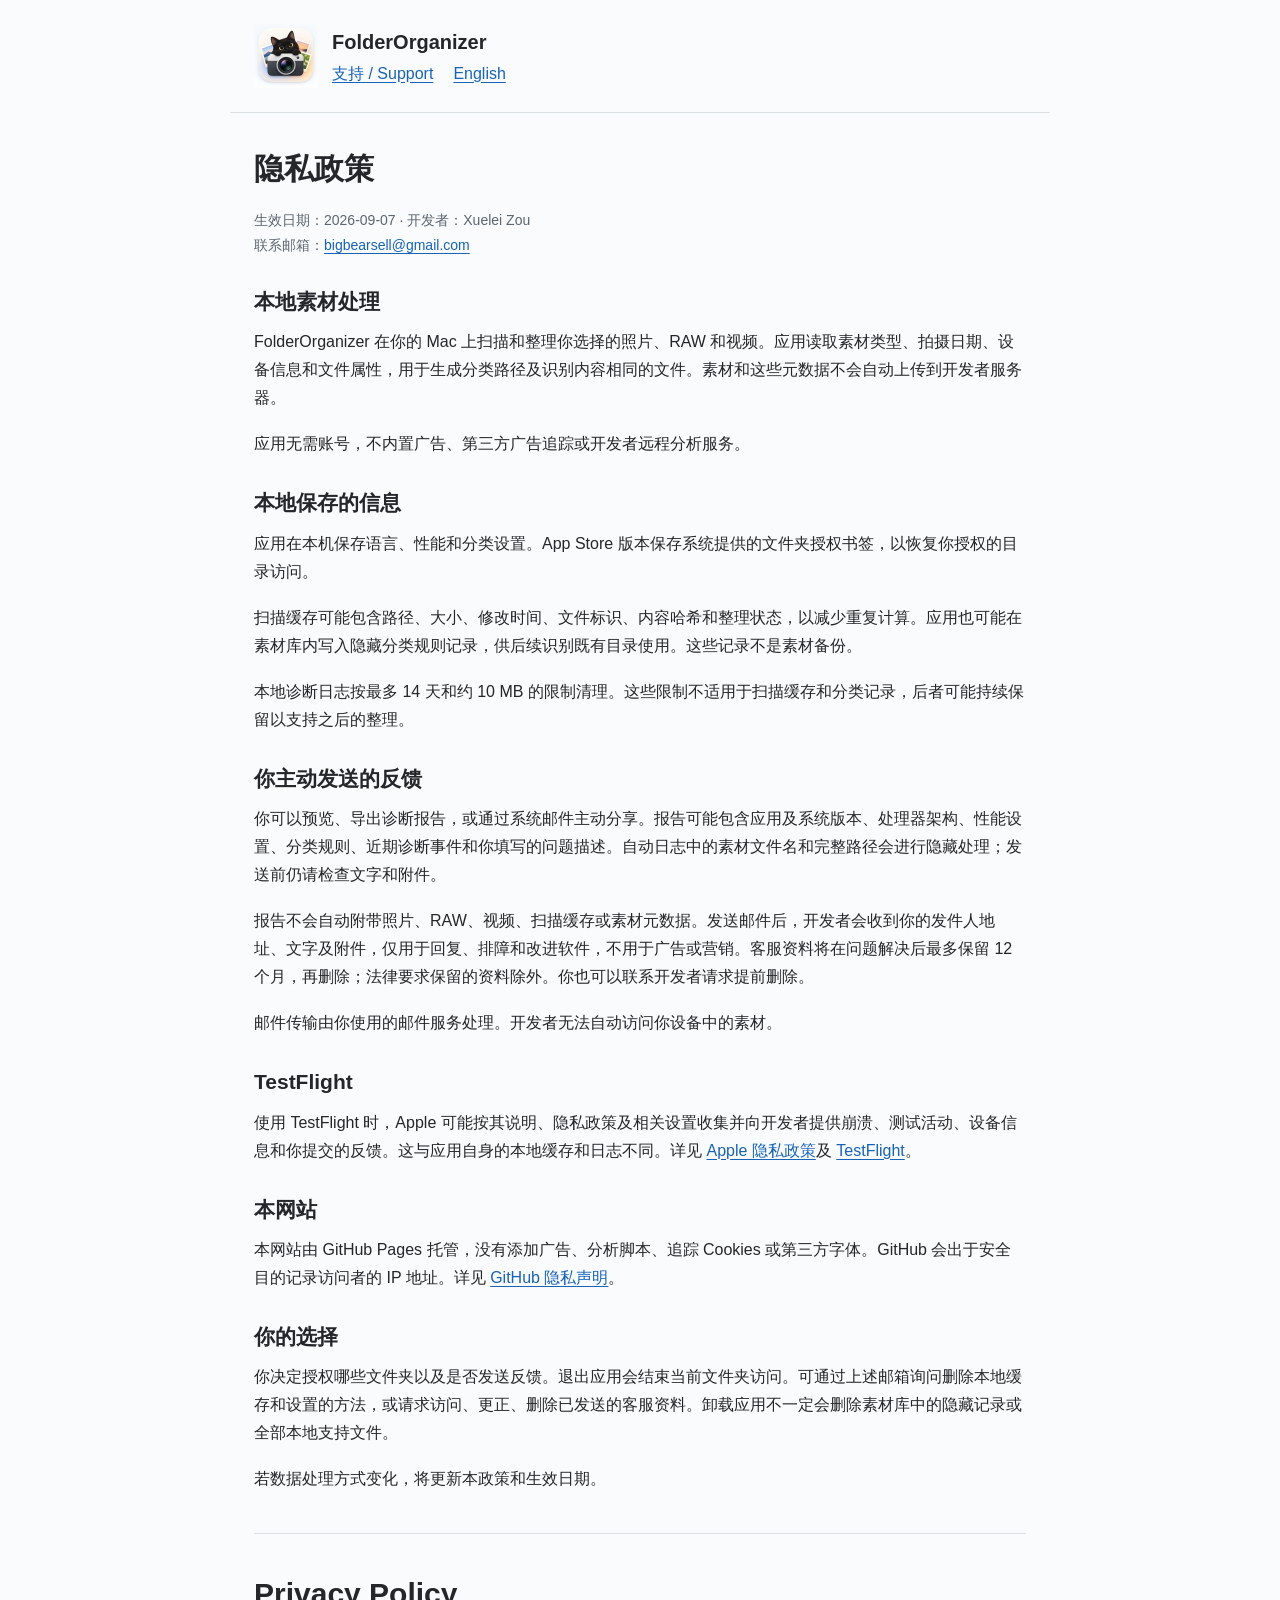
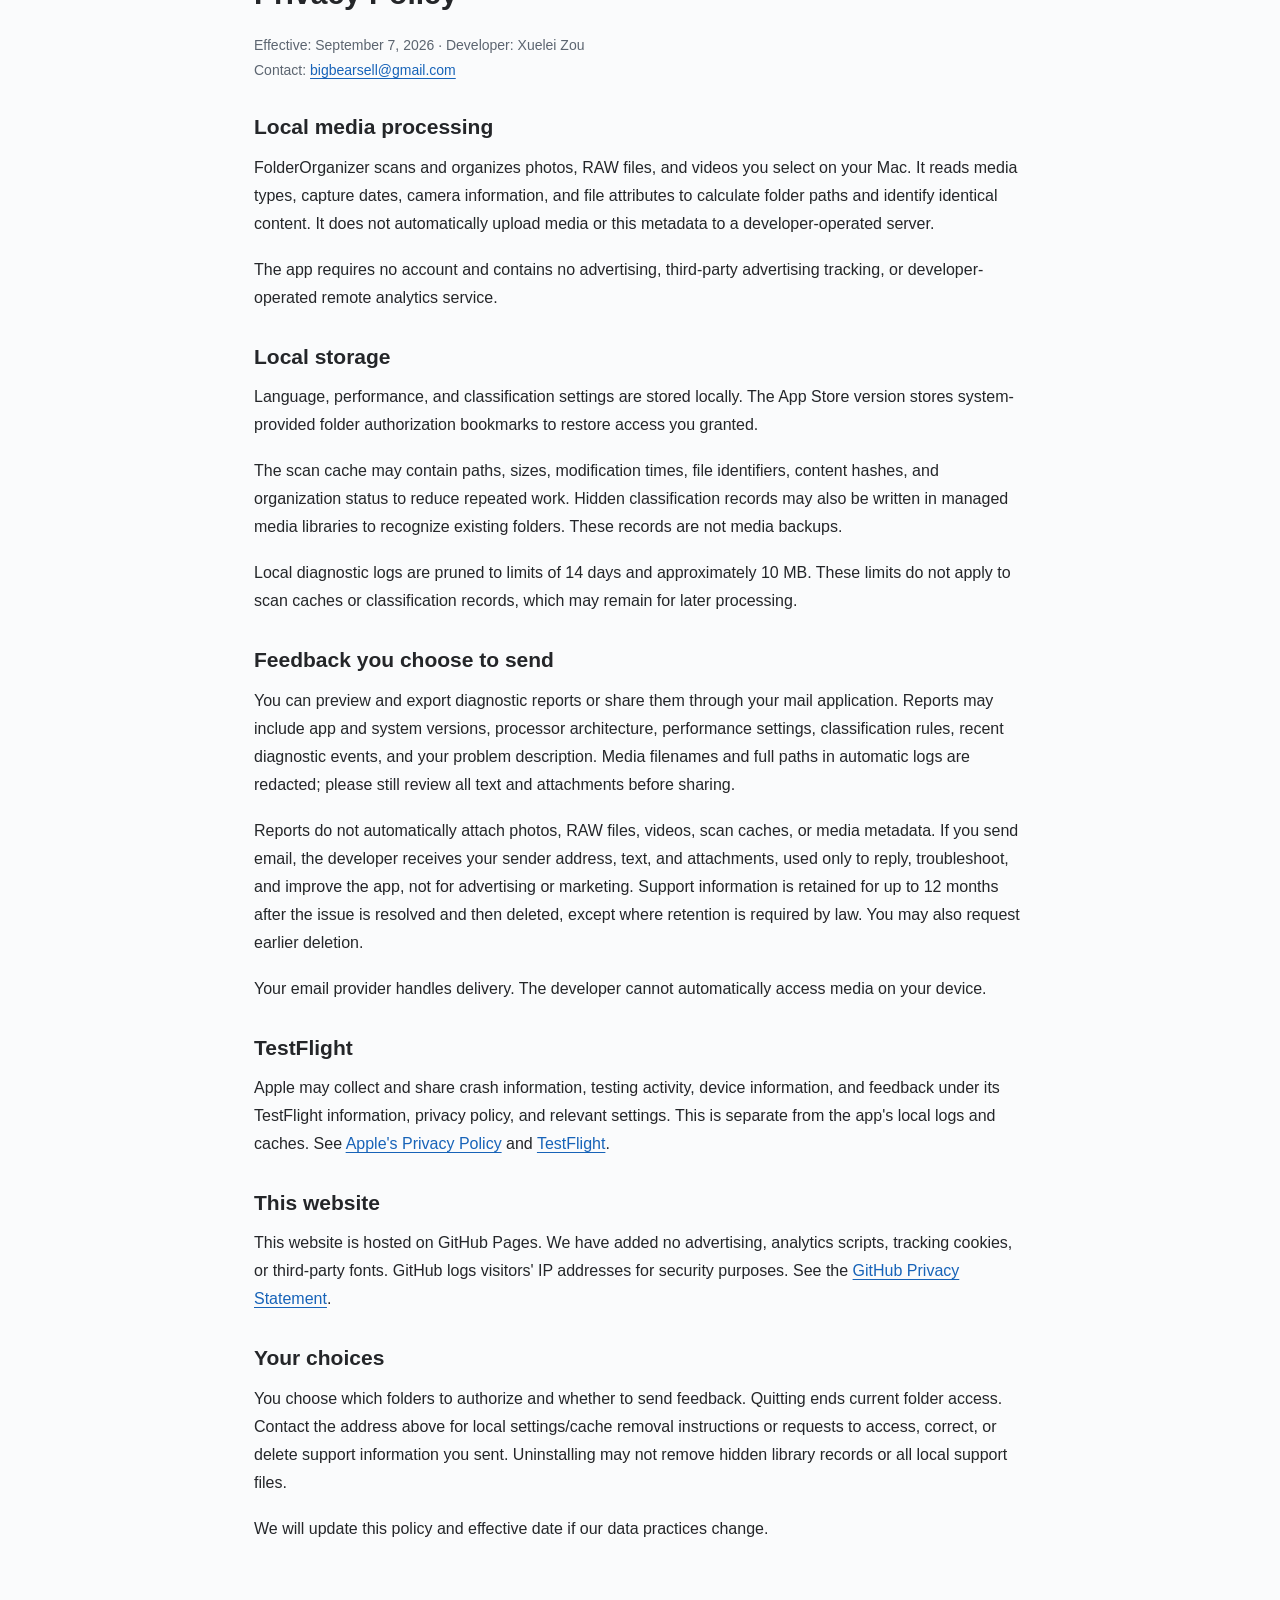
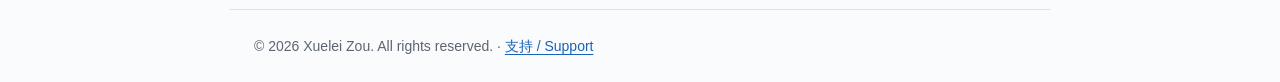
==== privacy.html @ 16b0ffa3 "Publish bilingual support and privacy policy" ====
<!doctype html>
<html lang="zh-Hans">
<head><meta charset="utf-8"><meta name="viewport" content="width=device-width, initial-scale=1"><title>FolderOrganizer · 隐私政策 / Privacy Policy</title><meta name="description" content="FolderOrganizer privacy policy: local media processing, diagnostics and optional feedback."><link rel="stylesheet" href="style.css"><link rel="icon" href="icon.png"></head>
<body><header><img src="icon.png" alt="" width="64" height="64"><div><strong>FolderOrganizer</strong><nav aria-label="页面导航"><a href="index.html">支持 / Support</a><a href="#english">English</a></nav></div></header>
<main><section><h1>隐私政策</h1><p class="meta">生效日期：2026-09-07 · 开发者：Xuelei Zou<br>联系邮箱：<a href="mailto:bigbearsell@gmail.com">bigbearsell@gmail.com</a></p>
<h2>本地素材处理</h2><p>FolderOrganizer 在你的 Mac 上扫描和整理你选择的照片、RAW 和视频。应用读取素材类型、拍摄日期、设备信息和文件属性，用于生成分类路径及识别内容相同的文件。素材和这些元数据不会自动上传到开发者服务器。</p>
<p>应用无需账号，不内置广告、第三方广告追踪或开发者远程分析服务。</p>
<h2>本地保存的信息</h2><p>应用在本机保存语言、性能和分类设置。App Store 版本保存系统提供的文件夹授权书签，以恢复你授权的目录访问。</p><p>扫描缓存可能包含路径、大小、修改时间、文件标识、内容哈希和整理状态，以减少重复计算。应用也可能在素材库内写入隐藏分类规则记录，供后续识别既有目录使用。这些记录不是素材备份。</p>
<p>本地诊断日志按最多 14 天和约 10 MB 的限制清理。这些限制不适用于扫描缓存和分类记录，后者可能持续保留以支持之后的整理。</p>
<h2>你主动发送的反馈</h2><p>你可以预览、导出诊断报告，或通过系统邮件主动分享。报告可能包含应用及系统版本、处理器架构、性能设置、分类规则、近期诊断事件和你填写的问题描述。自动日志中的素材文件名和完整路径会进行隐藏处理；发送前仍请检查文字和附件。</p>
<p>报告不会自动附带照片、RAW、视频、扫描缓存或素材元数据。发送邮件后，开发者会收到你的发件人地址、文字及附件，仅用于回复、排障和改进软件，不用于广告或营销。客服资料将在问题解决后最多保留 12 个月，再删除；法律要求保留的资料除外。你也可以联系开发者请求提前删除。</p>
<p>邮件传输由你使用的邮件服务处理。开发者无法自动访问你设备中的素材。</p>
<h2>TestFlight</h2><p>使用 TestFlight 时，Apple 可能按其说明、隐私政策及相关设置收集并向开发者提供崩溃、测试活动、设备信息和你提交的反馈。这与应用自身的本地缓存和日志不同。详见 <a href="https://www.apple.com/legal/privacy/">Apple 隐私政策</a>及 <a href="https://testflight.apple.com/">TestFlight</a>。</p>
<h2>本网站</h2><p>本网站由 GitHub Pages 托管，没有添加广告、分析脚本、追踪 Cookies 或第三方字体。GitHub 会出于安全目的记录访问者的 IP 地址。详见 <a href="https://docs.github.com/en/site-policy/privacy-policies/github-general-privacy-statement">GitHub 隐私声明</a>。</p>
<h2>你的选择</h2><p>你决定授权哪些文件夹以及是否发送反馈。退出应用会结束当前文件夹访问。可通过上述邮箱询问删除本地缓存和设置的方法，或请求访问、更正、删除已发送的客服资料。卸载应用不一定会删除素材库中的隐藏记录或全部本地支持文件。</p>
<p>若数据处理方式变化，将更新本政策和生效日期。</p></section>
<section id="english" lang="en"><h1>Privacy Policy</h1><p class="meta">Effective: September 7, 2026 · Developer: Xuelei Zou<br>Contact: <a href="mailto:bigbearsell@gmail.com">bigbearsell@gmail.com</a></p>
<h2>Local media processing</h2><p>FolderOrganizer scans and organizes photos, RAW files, and videos you select on your Mac. It reads media types, capture dates, camera information, and file attributes to calculate folder paths and identify identical content. It does not automatically upload media or this metadata to a developer-operated server.</p><p>The app requires no account and contains no advertising, third-party advertising tracking, or developer-operated remote analytics service.</p>
<h2>Local storage</h2><p>Language, performance, and classification settings are stored locally. The App Store version stores system-provided folder authorization bookmarks to restore access you granted.</p><p>The scan cache may contain paths, sizes, modification times, file identifiers, content hashes, and organization status to reduce repeated work. Hidden classification records may also be written in managed media libraries to recognize existing folders. These records are not media backups.</p><p>Local diagnostic logs are pruned to limits of 14 days and approximately 10 MB. These limits do not apply to scan caches or classification records, which may remain for later processing.</p>
<h2>Feedback you choose to send</h2><p>You can preview and export diagnostic reports or share them through your mail application. Reports may include app and system versions, processor architecture, performance settings, classification rules, recent diagnostic events, and your problem description. Media filenames and full paths in automatic logs are redacted; please still review all text and attachments before sharing.</p><p>Reports do not automatically attach photos, RAW files, videos, scan caches, or media metadata. If you send email, the developer receives your sender address, text, and attachments, used only to reply, troubleshoot, and improve the app, not for advertising or marketing. Support information is retained for up to 12 months after the issue is resolved and then deleted, except where retention is required by law. You may also request earlier deletion.</p><p>Your email provider handles delivery. The developer cannot automatically access media on your device.</p>
<h2>TestFlight</h2><p>Apple may collect and share crash information, testing activity, device information, and feedback under its TestFlight information, privacy policy, and relevant settings. This is separate from the app's local logs and caches. See <a href="https://www.apple.com/legal/privacy/">Apple's Privacy Policy</a> and <a href="https://testflight.apple.com/">TestFlight</a>.</p>
<h2>This website</h2><p>This website is hosted on GitHub Pages. We have added no advertising, analytics scripts, tracking cookies, or third-party fonts. GitHub logs visitors' IP addresses for security purposes. See the <a href="https://docs.github.com/en/site-policy/privacy-policies/github-general-privacy-statement">GitHub Privacy Statement</a>.</p>
<h2>Your choices</h2><p>You choose which folders to authorize and whether to send feedback. Quitting ends current folder access. Contact the address above for local settings/cache removal instructions or requests to access, correct, or delete support information you sent. Uninstalling may not remove hidden library records or all local support files.</p><p>We will update this policy and effective date if our data practices change.</p></section></main>
<footer>© 2026 Xuelei Zou. All rights reserved. · <a href="index.html">支持 / Support</a></footer></body></html>
---- style.css ----
:root { color-scheme: light dark; font-family: -apple-system, BlinkMacSystemFont, "Segoe UI", sans-serif; color: #242629; background: #fafbfc; line-height: 1.75; }
* { box-sizing: border-box; }
body { margin: 0; }
a { color: #1763b8; text-underline-offset: 3px; overflow-wrap: anywhere; }
a:hover { color: #10497f; }
header, main, footer { width: min(820px, 100%); margin: 0 auto; padding: 24px; }
header { display: flex; align-items: center; gap: 14px; border-bottom: 1px solid #dbe0e5; }
header img { width: 64px; height: 64px; flex: none; }
header strong { font-size: 20px; }
nav { display: flex; gap: 20px; flex-wrap: wrap; }
h1 { font-size: 30px; line-height: 1.3; margin: 12px 0 20px; }
h2 { font-size: 21px; line-height: 1.4; margin: 30px 0 12px; }
h3 { font-size: 17px; margin-bottom: 6px; }
p { margin: 10px 0 18px; }
.meta, footer { font-size: 14px; color: #5c6570; }
section + section { border-top: 1px solid #dbe0e5; margin-top: 40px; padding-top: 28px; }
footer { border-top: 1px solid #dbe0e5; margin-top: 24px; }
@media (max-width: 480px) { header, main, footer { padding: 20px; } h1 { font-size: 26px; } header strong { font-size: 18px; } }
@media (prefers-color-scheme: dark) { :root { color: #eceeef; background: #171819; } a { color: #8dc5ff; } a:hover { color: #bcddff; } .meta, footer { color: #b5bbc2; } header, footer, section + section { border-color: #383b40; } }
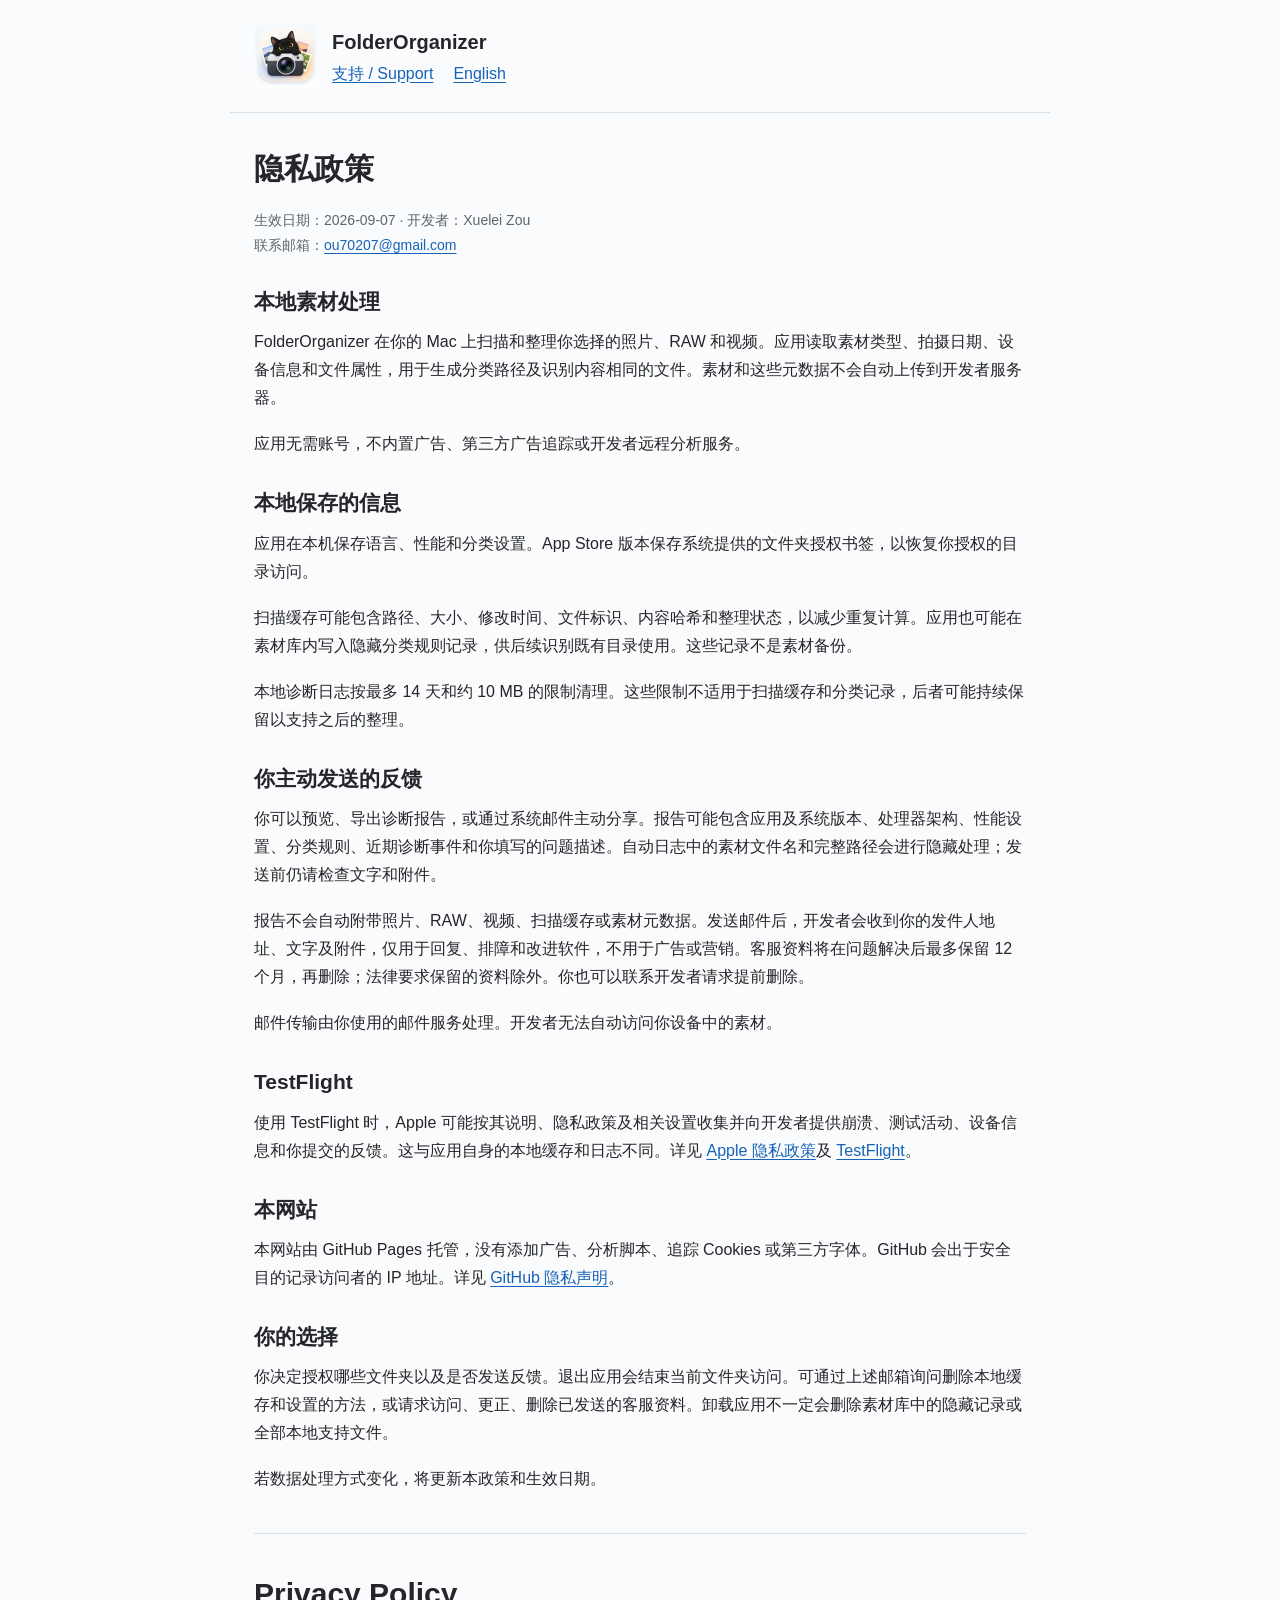
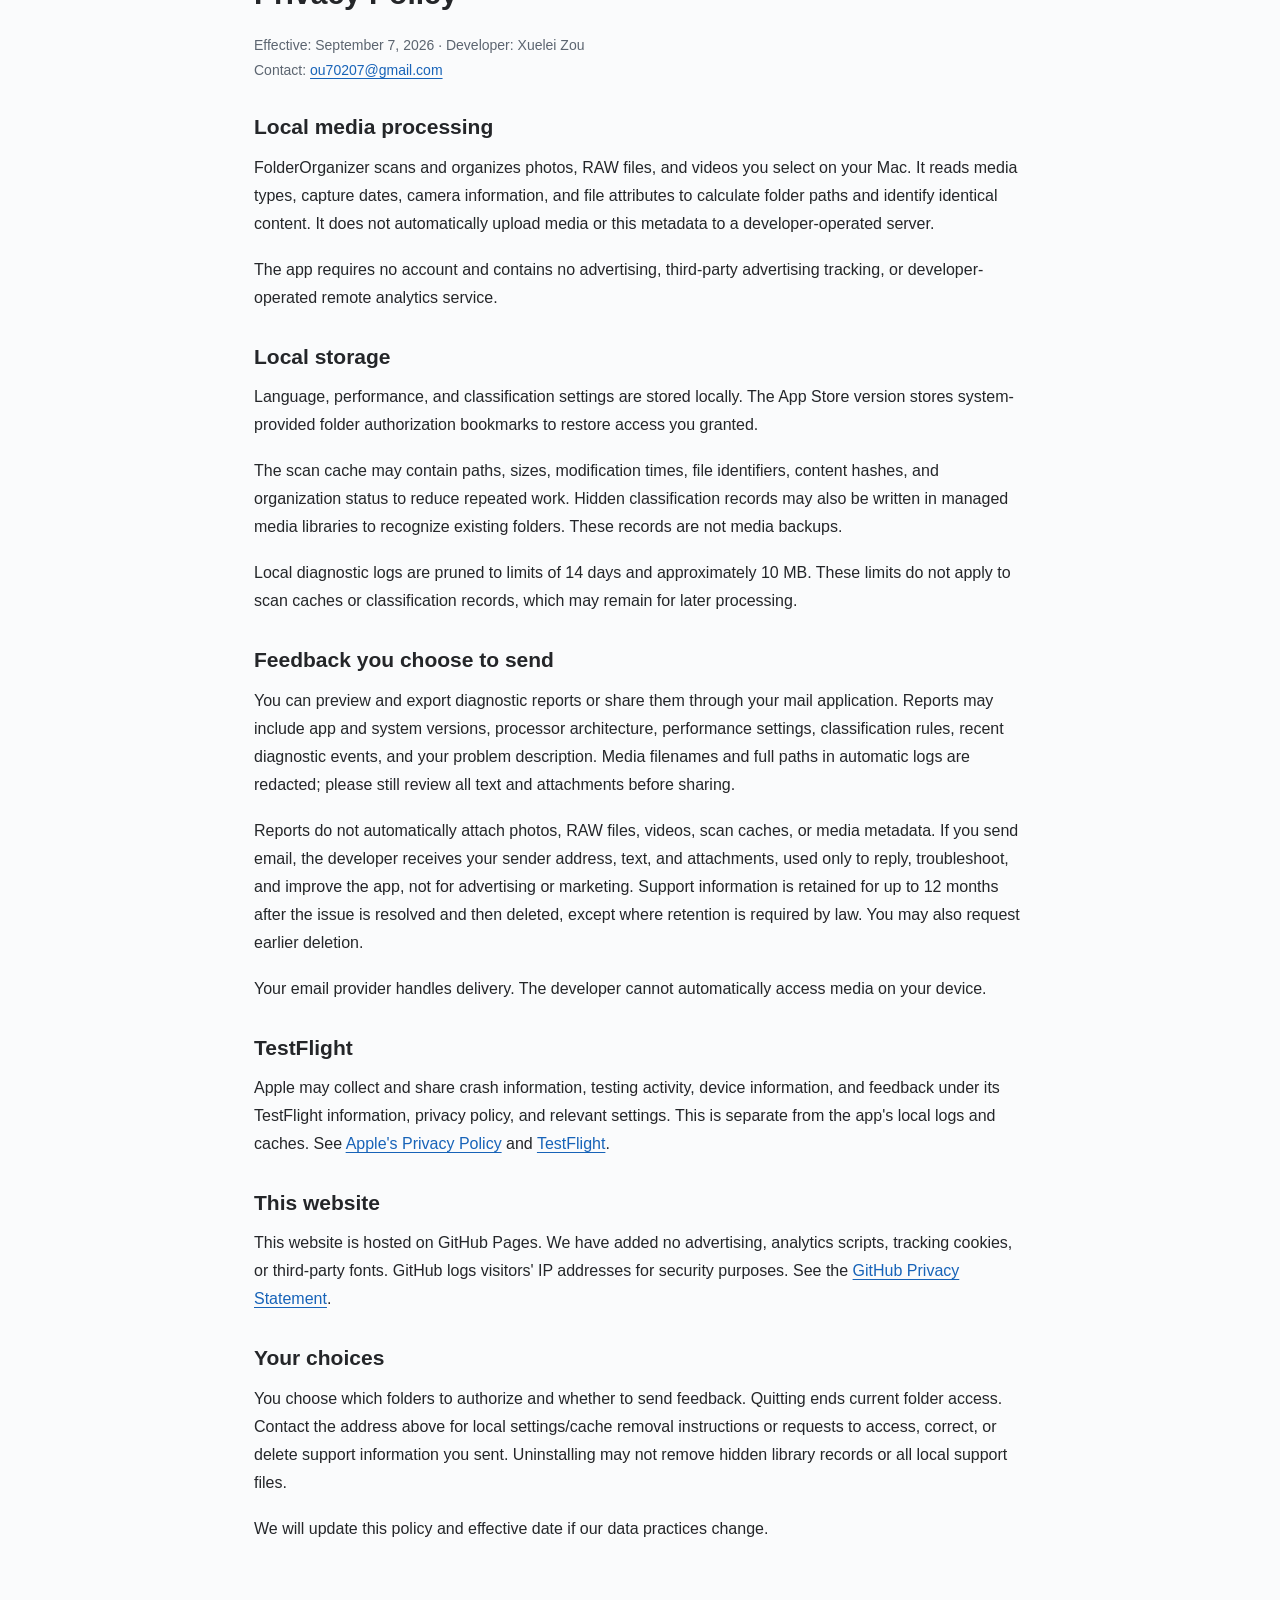
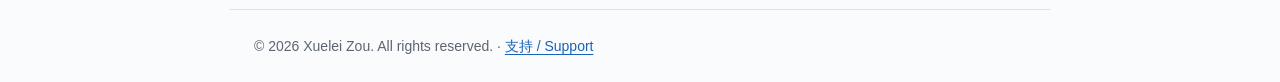
==== commit 00692fc4: "Use dedicated project support email" ====
--- a/privacy.html
+++ b/privacy.html
@@ -2,7 +2,7 @@
 <html lang="zh-Hans">
 <head><meta charset="utf-8"><meta name="viewport" content="width=device-width, initial-scale=1"><title>FolderOrganizer · 隐私政策 / Privacy Policy</title><meta name="description" content="FolderOrganizer privacy policy: local media processing, diagnostics and optional feedback."><link rel="stylesheet" href="style.css"><link rel="icon" href="icon.png"></head>
 <body><header><img src="icon.png" alt="" width="64" height="64"><div><strong>FolderOrganizer</strong><nav aria-label="页面导航"><a href="index.html">支持 / Support</a><a href="#english">English</a></nav></div></header>
-<main><section><h1>隐私政策</h1><p class="meta">生效日期：2026-09-07 · 开发者：Xuelei Zou<br>联系邮箱：<a href="mailto:bigbearsell@gmail.com">bigbearsell@gmail.com</a></p>
+<main><section><h1>隐私政策</h1><p class="meta">生效日期：2026-09-07 · 开发者：Xuelei Zou<br>联系邮箱：<a href="mailto:ou70207@gmail.com">ou70207@gmail.com</a></p>
 <h2>本地素材处理</h2><p>FolderOrganizer 在你的 Mac 上扫描和整理你选择的照片、RAW 和视频。应用读取素材类型、拍摄日期、设备信息和文件属性，用于生成分类路径及识别内容相同的文件。素材和这些元数据不会自动上传到开发者服务器。</p>
 <p>应用无需账号，不内置广告、第三方广告追踪或开发者远程分析服务。</p>
 <h2>本地保存的信息</h2><p>应用在本机保存语言、性能和分类设置。App Store 版本保存系统提供的文件夹授权书签，以恢复你授权的目录访问。</p><p>扫描缓存可能包含路径、大小、修改时间、文件标识、内容哈希和整理状态，以减少重复计算。应用也可能在素材库内写入隐藏分类规则记录，供后续识别既有目录使用。这些记录不是素材备份。</p>
@@ -14,7 +14,7 @@
 <h2>本网站</h2><p>本网站由 GitHub Pages 托管，没有添加广告、分析脚本、追踪 Cookies 或第三方字体。GitHub 会出于安全目的记录访问者的 IP 地址。详见 <a href="https://docs.github.com/en/site-policy/privacy-policies/github-general-privacy-statement">GitHub 隐私声明</a>。</p>
 <h2>你的选择</h2><p>你决定授权哪些文件夹以及是否发送反馈。退出应用会结束当前文件夹访问。可通过上述邮箱询问删除本地缓存和设置的方法，或请求访问、更正、删除已发送的客服资料。卸载应用不一定会删除素材库中的隐藏记录或全部本地支持文件。</p>
 <p>若数据处理方式变化，将更新本政策和生效日期。</p></section>
-<section id="english" lang="en"><h1>Privacy Policy</h1><p class="meta">Effective: September 7, 2026 · Developer: Xuelei Zou<br>Contact: <a href="mailto:bigbearsell@gmail.com">bigbearsell@gmail.com</a></p>
+<section id="english" lang="en"><h1>Privacy Policy</h1><p class="meta">Effective: September 7, 2026 · Developer: Xuelei Zou<br>Contact: <a href="mailto:ou70207@gmail.com">ou70207@gmail.com</a></p>
 <h2>Local media processing</h2><p>FolderOrganizer scans and organizes photos, RAW files, and videos you select on your Mac. It reads media types, capture dates, camera information, and file attributes to calculate folder paths and identify identical content. It does not automatically upload media or this metadata to a developer-operated server.</p><p>The app requires no account and contains no advertising, third-party advertising tracking, or developer-operated remote analytics service.</p>
 <h2>Local storage</h2><p>Language, performance, and classification settings are stored locally. The App Store version stores system-provided folder authorization bookmarks to restore access you granted.</p><p>The scan cache may contain paths, sizes, modification times, file identifiers, content hashes, and organization status to reduce repeated work. Hidden classification records may also be written in managed media libraries to recognize existing folders. These records are not media backups.</p><p>Local diagnostic logs are pruned to limits of 14 days and approximately 10 MB. These limits do not apply to scan caches or classification records, which may remain for later processing.</p>
 <h2>Feedback you choose to send</h2><p>You can preview and export diagnostic reports or share them through your mail application. Reports may include app and system versions, processor architecture, performance settings, classification rules, recent diagnostic events, and your problem description. Media filenames and full paths in automatic logs are redacted; please still review all text and attachments before sharing.</p><p>Reports do not automatically attach photos, RAW files, videos, scan caches, or media metadata. If you send email, the developer receives your sender address, text, and attachments, used only to reply, troubleshoot, and improve the app, not for advertising or marketing. Support information is retained for up to 12 months after the issue is resolved and then deleted, except where retention is required by law. You may also request earlier deletion.</p><p>Your email provider handles delivery. The developer cannot automatically access media on your device.</p>
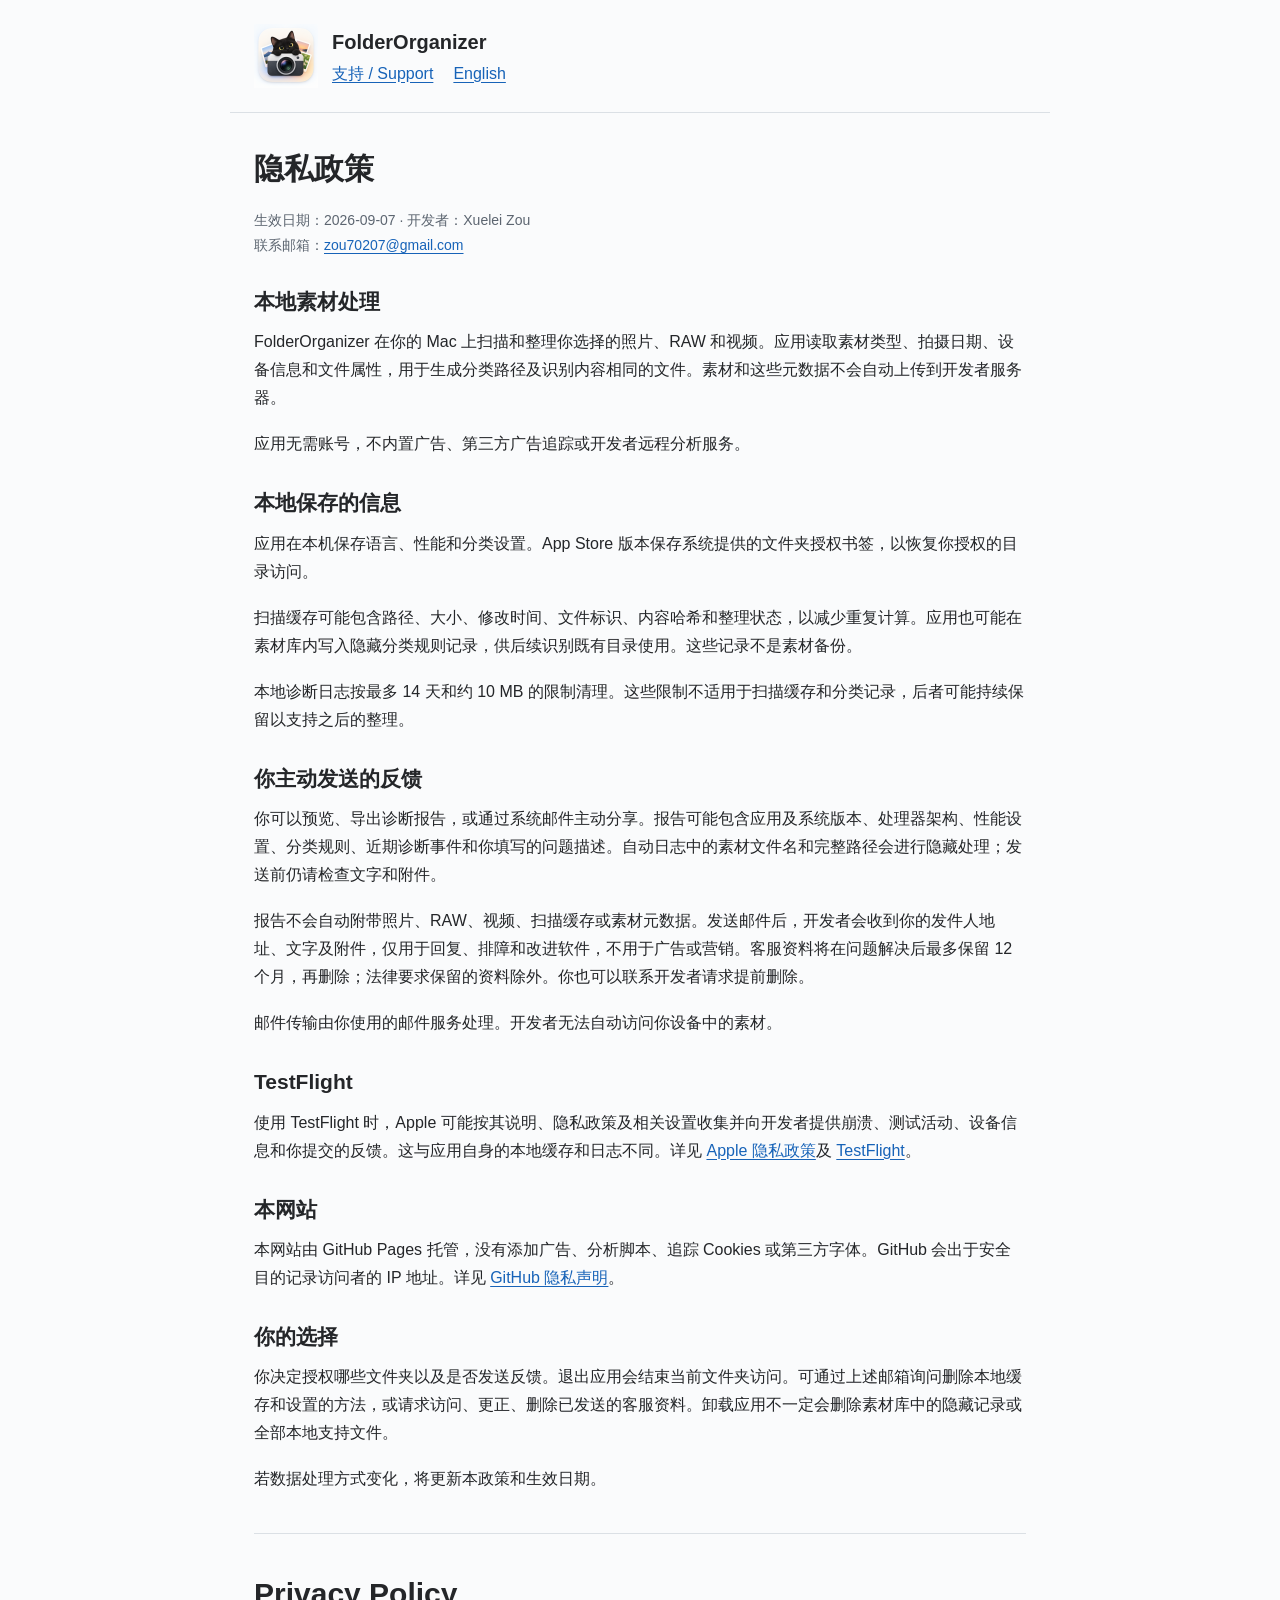
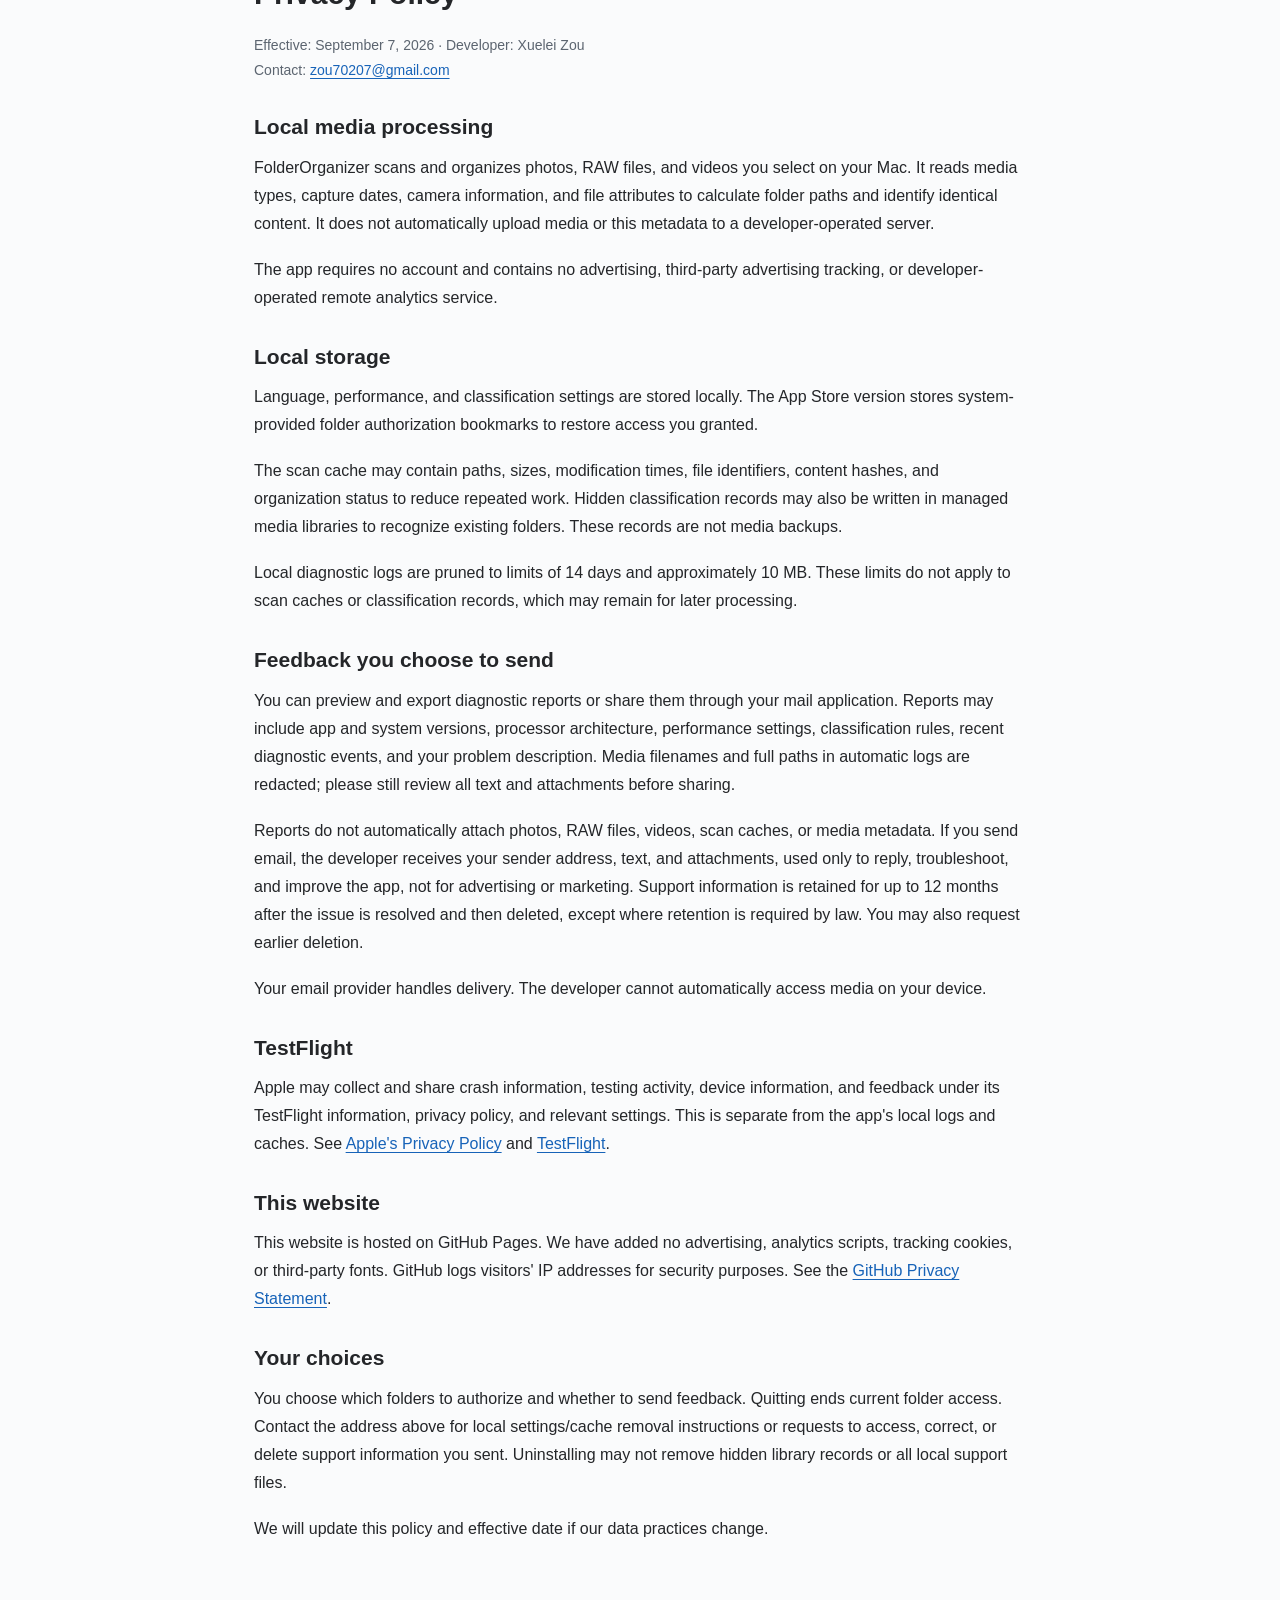
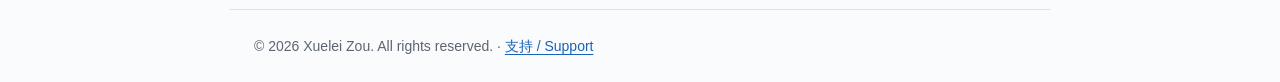
==== commit cc120c9b: "Correct support email to zou70207@gmail.com" ====
--- a/privacy.html
+++ b/privacy.html
@@ -2,7 +2,7 @@
 <html lang="zh-Hans">
 <head><meta charset="utf-8"><meta name="viewport" content="width=device-width, initial-scale=1"><title>FolderOrganizer · 隐私政策 / Privacy Policy</title><meta name="description" content="FolderOrganizer privacy policy: local media processing, diagnostics and optional feedback."><link rel="stylesheet" href="style.css"><link rel="icon" href="icon.png"></head>
 <body><header><img src="icon.png" alt="" width="64" height="64"><div><strong>FolderOrganizer</strong><nav aria-label="页面导航"><a href="index.html">支持 / Support</a><a href="#english">English</a></nav></div></header>
-<main><section><h1>隐私政策</h1><p class="meta">生效日期：2026-09-07 · 开发者：Xuelei Zou<br>联系邮箱：<a href="mailto:ou70207@gmail.com">ou70207@gmail.com</a></p>
+<main><section><h1>隐私政策</h1><p class="meta">生效日期：2026-09-07 · 开发者：Xuelei Zou<br>联系邮箱：<a href="mailto:zou70207@gmail.com">zou70207@gmail.com</a></p>
 <h2>本地素材处理</h2><p>FolderOrganizer 在你的 Mac 上扫描和整理你选择的照片、RAW 和视频。应用读取素材类型、拍摄日期、设备信息和文件属性，用于生成分类路径及识别内容相同的文件。素材和这些元数据不会自动上传到开发者服务器。</p>
 <p>应用无需账号，不内置广告、第三方广告追踪或开发者远程分析服务。</p>
 <h2>本地保存的信息</h2><p>应用在本机保存语言、性能和分类设置。App Store 版本保存系统提供的文件夹授权书签，以恢复你授权的目录访问。</p><p>扫描缓存可能包含路径、大小、修改时间、文件标识、内容哈希和整理状态，以减少重复计算。应用也可能在素材库内写入隐藏分类规则记录，供后续识别既有目录使用。这些记录不是素材备份。</p>
@@ -14,7 +14,7 @@
 <h2>本网站</h2><p>本网站由 GitHub Pages 托管，没有添加广告、分析脚本、追踪 Cookies 或第三方字体。GitHub 会出于安全目的记录访问者的 IP 地址。详见 <a href="https://docs.github.com/en/site-policy/privacy-policies/github-general-privacy-statement">GitHub 隐私声明</a>。</p>
 <h2>你的选择</h2><p>你决定授权哪些文件夹以及是否发送反馈。退出应用会结束当前文件夹访问。可通过上述邮箱询问删除本地缓存和设置的方法，或请求访问、更正、删除已发送的客服资料。卸载应用不一定会删除素材库中的隐藏记录或全部本地支持文件。</p>
 <p>若数据处理方式变化，将更新本政策和生效日期。</p></section>
-<section id="english" lang="en"><h1>Privacy Policy</h1><p class="meta">Effective: September 7, 2026 · Developer: Xuelei Zou<br>Contact: <a href="mailto:ou70207@gmail.com">ou70207@gmail.com</a></p>
+<section id="english" lang="en"><h1>Privacy Policy</h1><p class="meta">Effective: September 7, 2026 · Developer: Xuelei Zou<br>Contact: <a href="mailto:zou70207@gmail.com">zou70207@gmail.com</a></p>
 <h2>Local media processing</h2><p>FolderOrganizer scans and organizes photos, RAW files, and videos you select on your Mac. It reads media types, capture dates, camera information, and file attributes to calculate folder paths and identify identical content. It does not automatically upload media or this metadata to a developer-operated server.</p><p>The app requires no account and contains no advertising, third-party advertising tracking, or developer-operated remote analytics service.</p>
 <h2>Local storage</h2><p>Language, performance, and classification settings are stored locally. The App Store version stores system-provided folder authorization bookmarks to restore access you granted.</p><p>The scan cache may contain paths, sizes, modification times, file identifiers, content hashes, and organization status to reduce repeated work. Hidden classification records may also be written in managed media libraries to recognize existing folders. These records are not media backups.</p><p>Local diagnostic logs are pruned to limits of 14 days and approximately 10 MB. These limits do not apply to scan caches or classification records, which may remain for later processing.</p>
 <h2>Feedback you choose to send</h2><p>You can preview and export diagnostic reports or share them through your mail application. Reports may include app and system versions, processor architecture, performance settings, classification rules, recent diagnostic events, and your problem description. Media filenames and full paths in automatic logs are redacted; please still review all text and attachments before sharing.</p><p>Reports do not automatically attach photos, RAW files, videos, scan caches, or media metadata. If you send email, the developer receives your sender address, text, and attachments, used only to reply, troubleshoot, and improve the app, not for advertising or marketing. Support information is retained for up to 12 months after the issue is resolved and then deleted, except where retention is required by law. You may also request earlier deletion.</p><p>Your email provider handles delivery. The developer cannot automatically access media on your device.</p>
